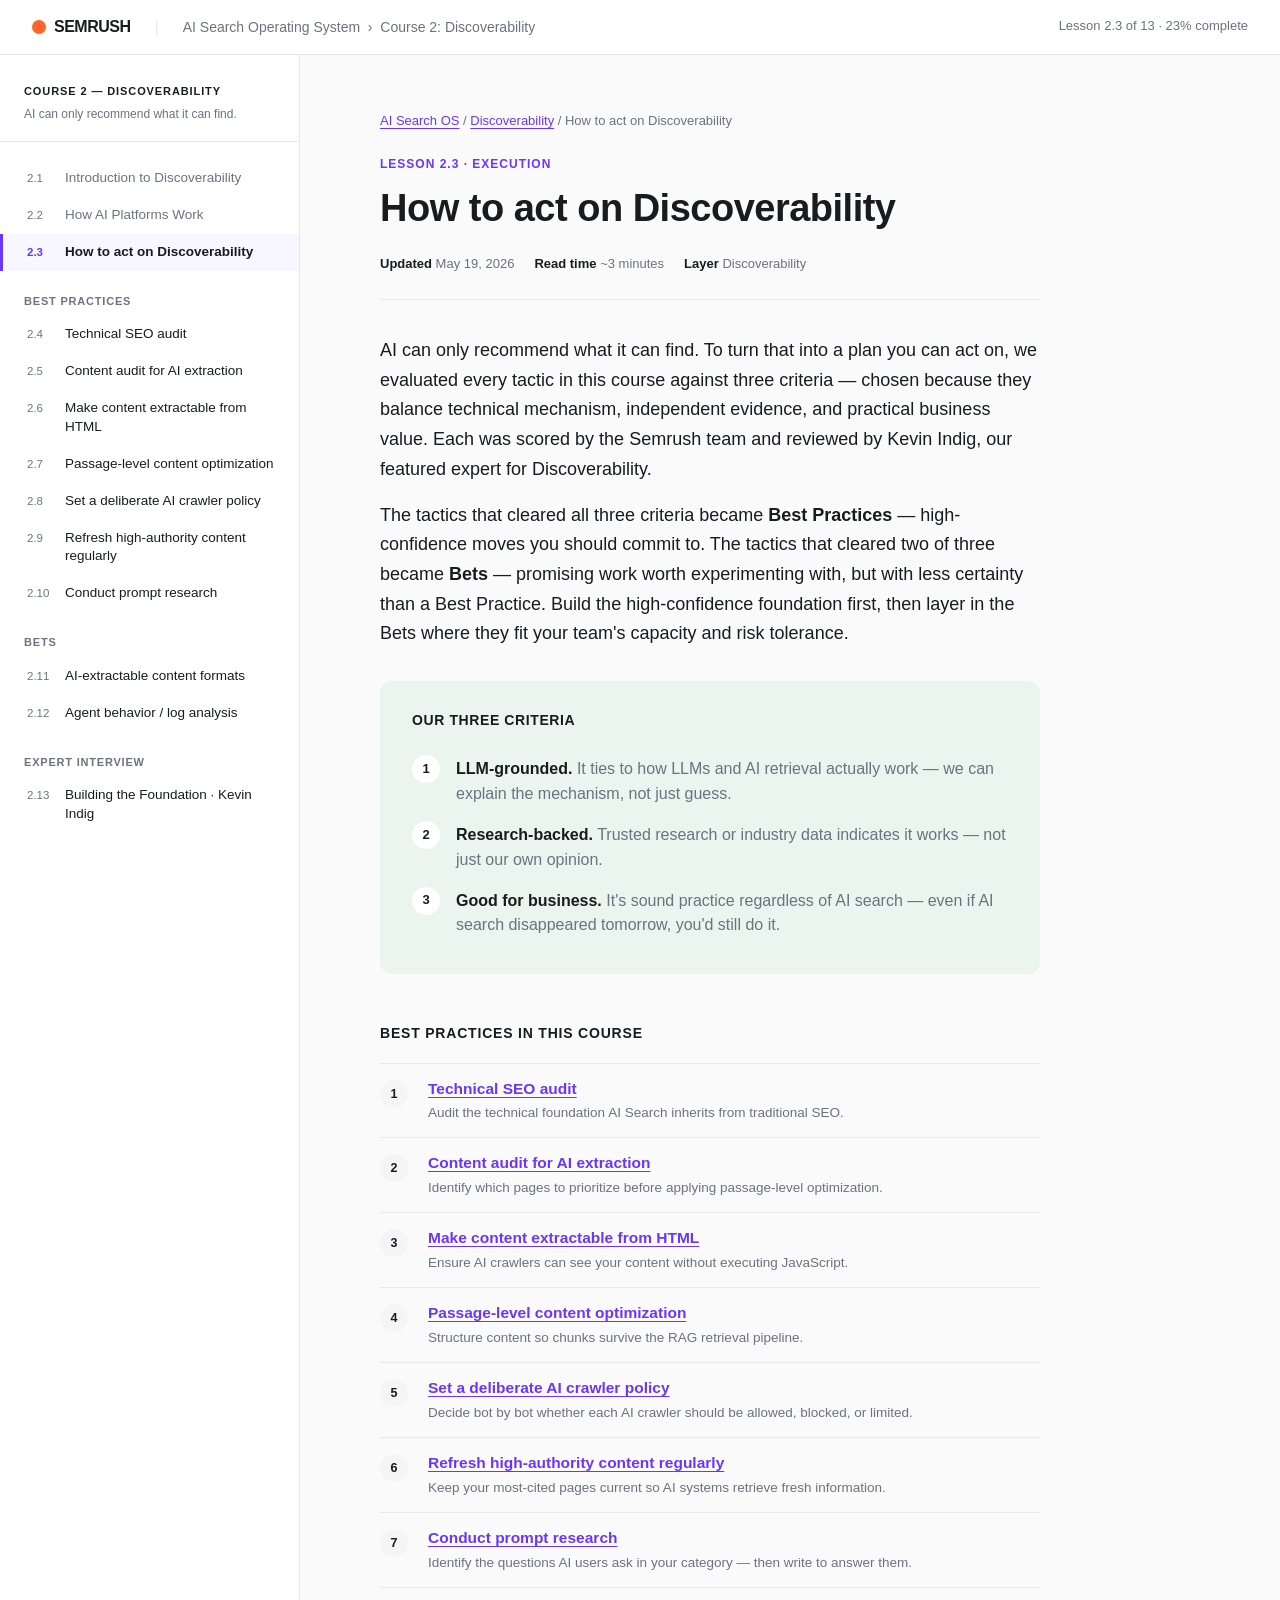
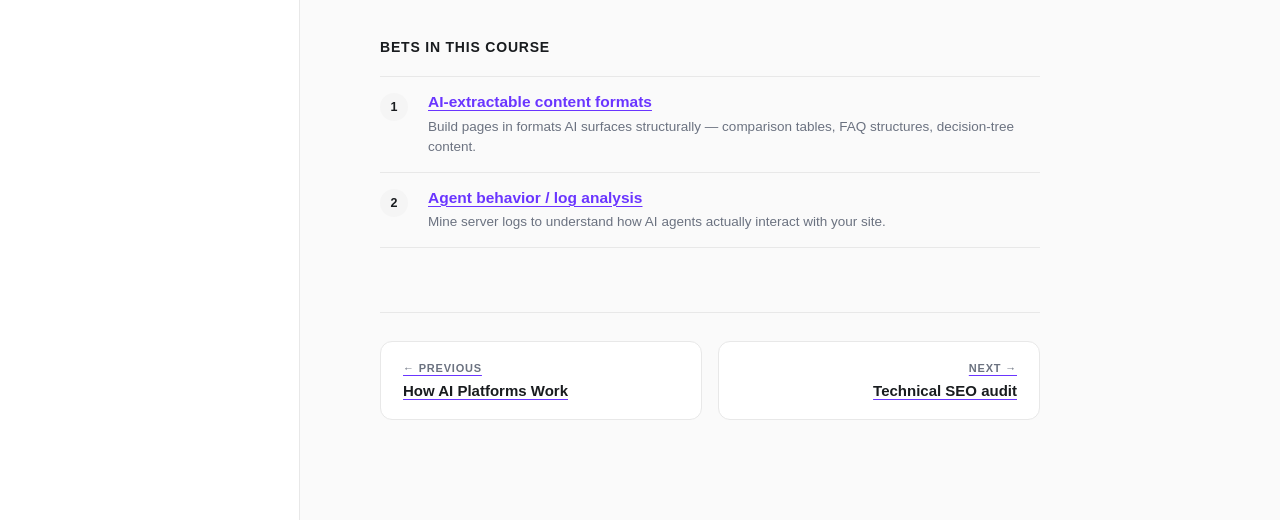
==== 01-intro.html @ d489775d "Initial proof-of-concept mockup for AI Search OS Course 2 (Discoverability) Skilljar lesson pages fo" ====
<!DOCTYPE html>
<html lang="en">
<head>
<meta charset="UTF-8">
<title>How to act on Discoverability | AI Search OS</title>
<link rel="stylesheet" href="styles.css">
</head>
<body>

<header class="topbar">
  <div class="topbar-logo">SEMRUSH</div>
  <span class="topbar-divider">|</span>
  <div class="topbar-course">AI Search Operating System &nbsp;›&nbsp; Course 2: Discoverability</div>
  <div class="topbar-spacer"></div>
  <div class="topbar-progress">Lesson 2.3 of 13 · 23% complete</div>
</header>

<div class="layout">

  <aside class="sidebar">
    <div class="sidebar-course-title">Course 2 — Discoverability</div>
    <div class="sidebar-course-sub">AI can only recommend what it can find.</div>

    <div class="sidebar-group">
      <ul class="lesson-list">
        <li class="done"><span class="lesson-num">2.1</span><span class="lesson-title-sb">Introduction to Discoverability</span></li>
        <li class="done"><span class="lesson-num">2.2</span><span class="lesson-title-sb">How AI Platforms Work</span></li>
        <li class="current"><span class="lesson-num">2.3</span><span class="lesson-title-sb">How to act on Discoverability</span></li>
      </ul>
    </div>

    <div class="sidebar-group">
      <div class="sidebar-group-label">Best Practices</div>
      <ul class="lesson-list">
        <li><span class="lesson-num">2.4</span><span class="lesson-title-sb">Technical SEO audit</span></li>
        <li><span class="lesson-num">2.5</span><span class="lesson-title-sb">Content audit for AI extraction</span></li>
        <li><span class="lesson-num">2.6</span><span class="lesson-title-sb">Make content extractable from HTML</span></li>
        <li><span class="lesson-num">2.7</span><span class="lesson-title-sb">Passage-level content optimization</span></li>
        <li><span class="lesson-num">2.8</span><span class="lesson-title-sb">Set a deliberate AI crawler policy</span></li>
        <li><span class="lesson-num">2.9</span><span class="lesson-title-sb">Refresh high-authority content regularly</span></li>
        <li><span class="lesson-num">2.10</span><span class="lesson-title-sb">Conduct prompt research</span></li>
      </ul>
    </div>

    <div class="sidebar-group">
      <div class="sidebar-group-label">Bets</div>
      <ul class="lesson-list">
        <li><span class="lesson-num">2.11</span><span class="lesson-title-sb">AI-extractable content formats</span></li>
        <li><span class="lesson-num">2.12</span><span class="lesson-title-sb">Agent behavior / log analysis</span></li>
      </ul>
    </div>

    <div class="sidebar-group">
      <div class="sidebar-group-label">Expert Interview</div>
      <ul class="lesson-list">
        <li><span class="lesson-num">2.13</span><span class="lesson-title-sb">Building the Foundation · Kevin Indig</span></li>
      </ul>
    </div>
  </aside>

  <main class="main">
    <nav class="breadcrumb"><a href="#">AI Search OS</a> / <a href="#">Discoverability</a> / How to act on Discoverability</nav>
    <div class="lesson-eyebrow">Lesson 2.3 · Execution</div>
    <h1 class="lesson-title">How to act on Discoverability</h1>
    <div class="lesson-meta">
      <span><strong>Updated</strong> May 19, 2026</span>
      <span><strong>Read time</strong> ~3 minutes</span>
      <span><strong>Layer</strong> Discoverability</span>
    </div>

    <section class="lesson-intro">
      <p>AI can only recommend what it can find. To turn that into a plan you can act on, we evaluated every tactic in this course against three criteria — chosen because they balance technical mechanism, independent evidence, and practical business value. Each was scored by the Semrush team and reviewed by Kevin Indig, our featured expert for Discoverability.</p>

      <p>The tactics that cleared all three criteria became <strong>Best Practices</strong> — high-confidence moves you should commit to. The tactics that cleared two of three became <strong>Bets</strong> — promising work worth experimenting with, but with less certainty than a Best Practice. Build the high-confidence foundation first, then layer in the Bets where they fit your team's capacity and risk tolerance.</p>

      <div class="criteria-block">
        <div class="criteria-block-title">Our three criteria</div>
        <ol class="criteria-list">
          <li><strong>LLM-grounded.</strong> <span class="gloss">It ties to how LLMs and AI retrieval actually work — we can explain the mechanism, not just guess.</span></li>
          <li><strong>Research-backed.</strong> <span class="gloss">Trusted research or industry data indicates it works — not just our own opinion.</span></li>
          <li><strong>Good for business.</strong> <span class="gloss">It's sound practice regardless of AI search — even if AI search disappeared tomorrow, you'd still do it.</span></li>
        </ol>
      </div>

      <div class="roadmap-h">Best Practices in this course</div>
      <ol class="roadmap-list">
        <li>
          <a href="02-bp-technical-audit.html">Technical SEO audit</a>
          <div class="roadmap-sub">Audit the technical foundation AI Search inherits from traditional SEO.</div>
        </li>
        <li>
          <a href="#">Content audit for AI extraction</a>
          <div class="roadmap-sub">Identify which pages to prioritize before applying passage-level optimization.</div>
        </li>
        <li>
          <a href="03-bp-extractable.html">Make content extractable from HTML</a>
          <div class="roadmap-sub">Ensure AI crawlers can see your content without executing JavaScript.</div>
        </li>
        <li>
          <a href="05-bp-passage-optimization.html">Passage-level content optimization</a>
          <div class="roadmap-sub">Structure content so chunks survive the RAG retrieval pipeline.</div>
        </li>
        <li>
          <a href="04-bp-crawler-policy.html">Set a deliberate AI crawler policy</a>
          <div class="roadmap-sub">Decide bot by bot whether each AI crawler should be allowed, blocked, or limited.</div>
        </li>
        <li>
          <a href="#">Refresh high-authority content regularly</a>
          <div class="roadmap-sub">Keep your most-cited pages current so AI systems retrieve fresh information.</div>
        </li>
        <li>
          <a href="#">Conduct prompt research</a>
          <div class="roadmap-sub">Identify the questions AI users ask in your category — then write to answer them.</div>
        </li>
      </ol>

      <div class="roadmap-h">Bets in this course</div>
      <ol class="roadmap-list">
        <li>
          <a href="#">AI-extractable content formats</a>
          <div class="roadmap-sub">Build pages in formats AI surfaces structurally — comparison tables, FAQ structures, decision-tree content.</div>
        </li>
        <li>
          <a href="#">Agent behavior / log analysis</a>
          <div class="roadmap-sub">Mine server logs to understand how AI agents actually interact with your site.</div>
        </li>
      </ol>
    </section>

    <nav class="lesson-foot">
      <a href="#" class="foot-link prev">
        <div class="foot-direction">← Previous</div>
        <div class="foot-title">How AI Platforms Work</div>
      </a>
      <a href="02-bp-technical-audit.html" class="foot-link next">
        <div class="foot-direction">Next →</div>
        <div class="foot-title">Technical SEO audit</div>
      </a>
    </nav>
  </main>
</div>

</body>
</html>
---- styles.css ----
:root {
  --purple: #6A35FF;
  --purple-hover: #5529CC;
  --purple-light: #F0EBFF;
  --lavender-bg: #F8F6FF;
  --lavender: #C9A0FF;
  --mint: #D8EDE4;
  --mint-soft: #EAF5EF;
  --teal: #33D4A0;
  --near-black: #191C1F;
  --gray-mid: #6B7280;
  --gray-line: #E8E8E8;
  --gray-soft: #F5F5F5;
}
* { box-sizing: border-box; margin: 0; padding: 0; }
body {
  font-family: 'Inter', -apple-system, BlinkMacSystemFont, sans-serif;
  color: var(--near-black);
  background: #FAFAFA;
  font-size: 16px;
  line-height: 1.6;
}

/* Skilljar topbar */
.topbar {
  background: white;
  border-bottom: 1px solid var(--gray-line);
  padding: 14px 32px;
  display: flex;
  align-items: center;
  gap: 24px;
  position: sticky;
  top: 0;
  z-index: 10;
}
.topbar-logo {
  display: flex;
  align-items: center;
  gap: 8px;
  font-weight: 800;
  letter-spacing: -0.5px;
  color: var(--near-black);
}
.topbar-logo::before {
  content: "";
  width: 14px;
  height: 14px;
  background: #FF642D;
  border-radius: 50%;
  display: inline-block;
}
.topbar-divider { color: var(--gray-line); }
.topbar-course {
  color: var(--gray-mid);
  font-size: 14px;
  font-weight: 500;
}
.topbar-spacer { flex: 1; }
.topbar-progress {
  font-size: 13px;
  color: var(--gray-mid);
}

.layout {
  display: grid;
  grid-template-columns: 300px 1fr;
  min-height: calc(100vh - 51px);
}

/* Sidebar with grouped lessons */
.sidebar {
  background: white;
  border-right: 1px solid var(--gray-line);
  padding: 28px 0 40px;
  overflow-y: auto;
}
.sidebar-course-title {
  font-size: 11px;
  font-weight: 700;
  text-transform: uppercase;
  letter-spacing: 0.9px;
  color: var(--near-black);
  padding: 0 24px 6px;
}
.sidebar-course-sub {
  font-size: 12px;
  color: var(--gray-mid);
  padding: 0 24px 18px;
  border-bottom: 1px solid var(--gray-line);
  margin-bottom: 18px;
  line-height: 1.4;
}
.sidebar-group {
  margin-bottom: 8px;
}
.sidebar-group-label {
  font-size: 11px;
  font-weight: 700;
  text-transform: uppercase;
  letter-spacing: 0.8px;
  color: var(--gray-mid);
  padding: 14px 24px 6px;
}
.lesson-list { list-style: none; }
.lesson-list li {
  padding: 9px 24px;
  font-size: 13.5px;
  color: var(--near-black);
  border-left: 3px solid transparent;
  display: flex;
  align-items: flex-start;
  gap: 8px;
  cursor: pointer;
  line-height: 1.4;
}
.lesson-list li:hover {
  background: var(--gray-soft);
}
.lesson-list li.current {
  background: var(--lavender-bg);
  border-left-color: var(--purple);
  font-weight: 600;
}
.lesson-list li.done {
  color: var(--gray-mid);
}
.lesson-list li.placeholder {
  color: #B5B5BD;
  font-style: italic;
  cursor: default;
}
.lesson-list li.placeholder:hover {
  background: transparent;
}
.lesson-num {
  font-variant-numeric: tabular-nums;
  color: var(--gray-mid);
  font-size: 11.5px;
  font-weight: 500;
  min-width: 30px;
  padding-top: 1px;
}
.lesson-list li.current .lesson-num {
  color: var(--purple);
  font-weight: 600;
}
.lesson-title-sb { flex: 1; }

/* Main content */
.main {
  padding: 56px 80px 100px;
  max-width: 820px;
}
.breadcrumb {
  font-size: 13px;
  color: var(--gray-mid);
  margin-bottom: 24px;
}
.breadcrumb a { color: var(--gray-mid); text-decoration: none; }
.lesson-eyebrow {
  font-size: 12px;
  font-weight: 600;
  text-transform: uppercase;
  letter-spacing: 1px;
  color: var(--purple);
  margin-bottom: 12px;
  display: flex;
  align-items: center;
  gap: 12px;
}
.eyebrow-tag {
  display: inline-flex;
  align-items: center;
  gap: 6px;
  font-size: 11px;
  font-weight: 700;
  letter-spacing: 0.8px;
  color: var(--near-black);
  background: var(--mint-soft);
  padding: 4px 10px;
  border-radius: 100px;
  text-transform: uppercase;
}
.eyebrow-tag::before {
  content: "";
  width: 8px;
  height: 8px;
  background: var(--teal);
  border-radius: 50%;
}

h1.lesson-title {
  font-size: 38px;
  line-height: 1.15;
  font-weight: 700;
  letter-spacing: -0.5px;
  margin-bottom: 24px;
}
.lesson-meta {
  font-size: 13px;
  color: var(--gray-mid);
  margin-bottom: 36px;
  display: flex;
  gap: 20px;
  padding-bottom: 24px;
  border-bottom: 1px solid var(--gray-line);
}
.lesson-meta strong { color: var(--near-black); font-weight: 600; }

/* Lesson intro page */
.lesson-intro p {
  font-size: 18px;
  line-height: 1.65;
  margin-bottom: 20px;
}

/* Criteria callout block */
.criteria-block {
  background: var(--mint-soft);
  border-radius: 12px;
  padding: 28px 32px;
  margin: 32px 0;
}
.criteria-block-title {
  font-size: 14px;
  font-weight: 600;
  text-transform: uppercase;
  letter-spacing: 0.6px;
  color: var(--near-black);
  margin-bottom: 18px;
}
.criteria-list {
  list-style: none;
  counter-reset: criteria;
}
.criteria-list li {
  counter-increment: criteria;
  padding: 8px 0 8px 44px;
  position: relative;
  font-size: 16px;
  line-height: 1.55;
}
.criteria-list li::before {
  content: counter(criteria);
  position: absolute;
  left: 0;
  top: 6px;
  width: 28px;
  height: 28px;
  background: white;
  color: var(--near-black);
  border-radius: 50%;
  display: flex;
  align-items: center;
  justify-content: center;
  font-weight: 700;
  font-size: 13px;
}
.criteria-list li strong { font-weight: 600; }
.criteria-list li .gloss { color: var(--gray-mid); }

/* What's in this lesson roadmap */
.roadmap-h {
  font-size: 14px;
  font-weight: 700;
  text-transform: uppercase;
  letter-spacing: 0.8px;
  color: var(--near-black);
  margin: 48px 0 18px;
}
.roadmap-list {
  list-style: none;
  counter-reset: roadmap;
}
.roadmap-list li {
  counter-increment: roadmap;
  border-bottom: 1px solid var(--gray-line);
  padding: 14px 0 14px 48px;
  position: relative;
}
.roadmap-list li:first-child {
  border-top: 1px solid var(--gray-line);
}
.roadmap-list li::before {
  content: counter(roadmap);
  position: absolute;
  left: 0;
  top: 16px;
  width: 28px;
  height: 28px;
  background: var(--gray-soft);
  color: var(--near-black);
  border-radius: 50%;
  display: flex;
  align-items: center;
  justify-content: center;
  font-weight: 600;
  font-size: 12.5px;
  font-variant-numeric: tabular-nums;
}
.roadmap-list a {
  text-decoration: none;
  color: var(--near-black);
  font-weight: 600;
  font-size: 15.5px;
  display: block;
  line-height: 1.4;
}
.roadmap-list a:hover { color: var(--purple); }
.roadmap-list .roadmap-sub {
  font-size: 13.5px;
  color: var(--gray-mid);
  margin-top: 4px;
  line-height: 1.5;
}
.roadmap-list li.tbd::before {
  background: white;
  border: 1.5px dashed var(--gray-line);
  color: #B5B5BD;
}
.roadmap-list li.tbd a {
  color: #B5B5BD;
  font-style: italic;
  font-weight: 500;
}

/* BP page content */
.tactic-desc {
  font-size: 17px;
  line-height: 1.65;
  color: var(--near-black);
  margin-bottom: 36px;
}
h3.section-h {
  font-size: 18px;
  font-weight: 600;
  margin: 36px 0 14px;
  color: var(--near-black);
}
.main p {
  margin-bottom: 16px;
}
.main p:last-child { margin-bottom: 0; }
.main a {
  color: var(--purple);
  text-decoration: underline;
  text-decoration-thickness: 1px;
  text-underline-offset: 3px;
}
.main a:hover { color: var(--purple-hover); }

/* Inline diagram */
.diagram {
  background: white;
  border: 1px solid var(--gray-line);
  border-radius: 12px;
  padding: 28px 24px 20px;
  margin: 24px 0 32px;
}
.diagram-caption {
  text-align: center;
  font-size: 13px;
  color: var(--gray-mid);
  margin-top: 8px;
}

/* Checklist */
.checklist-lead {
  font-size: 15px;
  color: var(--gray-mid);
  margin-bottom: 14px;
}
.checklist {
  list-style: none;
  padding: 0;
}
.checklist li {
  padding: 14px 16px 14px 48px;
  border: 1px solid var(--gray-line);
  border-radius: 10px;
  margin-bottom: 10px;
  position: relative;
  font-size: 15px;
  line-height: 1.5;
  background: white;
  transition: border-color 0.15s ease;
}
.checklist li:hover { border-color: var(--purple); }
.checklist li::before {
  content: "";
  position: absolute;
  left: 16px;
  top: 16px;
  width: 18px;
  height: 18px;
  border: 1.5px solid #B5B5BD;
  border-radius: 4px;
  background: white;
}

/* Watch out for */
.watch {
  background: var(--lavender-bg);
  border-left: 3px solid var(--lavender);
  padding: 20px 24px;
  border-radius: 4px;
  margin-top: 16px;
}
.watch ul { list-style: none; }
.watch li {
  padding: 8px 0 8px 28px;
  position: relative;
  font-size: 15px;
  line-height: 1.55;
}
.watch li:not(:last-child) {
  border-bottom: 1px solid #E8E0F8;
  margin-bottom: 4px;
}
.watch li::before {
  content: "";
  position: absolute;
  left: 0;
  top: 14px;
  width: 14px;
  height: 14px;
  border: 1.5px solid var(--purple);
  border-radius: 50%;
}
.watch li::after {
  content: "";
  position: absolute;
  left: 6px;
  top: 20px;
  width: 2px;
  height: 2px;
  background: var(--purple);
  border-radius: 50%;
}

/* Side-by-side comparison for BP2 (no JS vs with JS) */
.compare {
  display: grid;
  grid-template-columns: 1fr 1fr;
  gap: 16px;
  margin: 20px 0 32px;
  max-width: 100%;
}
.compare-card {
  border: 1px solid var(--gray-line);
  border-radius: 12px;
  padding: 20px 20px 18px;
  background: white;
  min-width: 0;
  overflow: hidden;
}
.compare-card.fail {
  border-color: #EFD9D9;
  background: #FFF8F8;
}
.compare-card.pass {
  border-color: #D9EFE5;
  background: #F8FFFB;
}
.compare-label {
  font-size: 11px;
  font-weight: 700;
  text-transform: uppercase;
  letter-spacing: 0.8px;
  margin-bottom: 8px;
}
.compare-card.fail .compare-label { color: #B53A3A; }
.compare-card.pass .compare-label { color: #1F7A55; }
.compare-title {
  font-size: 15px;
  font-weight: 600;
  margin-bottom: 8px;
  line-height: 1.4;
}
.compare-card pre {
  background: #1A1A1F;
  color: #C9A0FF;
  padding: 12px 14px;
  border-radius: 6px;
  font-family: 'SF Mono', Monaco, Consolas, monospace;
  font-size: 11px;
  line-height: 1.5;
  overflow-x: auto;
  margin-top: 8px;
  max-width: 100%;
  white-space: pre;
}

/* Audit scope — two-column visual for Technical SEO Audit lesson */
.audit-scope {
  display: grid;
  grid-template-columns: 1fr 1fr;
  gap: 16px;
  margin: 24px 0 32px;
  max-width: 100%;
}
.audit-col {
  border: 1px solid var(--gray-line);
  border-radius: 12px;
  padding: 22px 22px 18px;
  background: white;
  min-width: 0;
}
.audit-col.inherit {
  background: var(--mint-soft);
  border-color: #D5E8DC;
}
.audit-col.new {
  background: var(--lavender-bg);
  border-color: #E0D6F7;
}
.audit-col-label {
  font-size: 11px;
  font-weight: 700;
  text-transform: uppercase;
  letter-spacing: 0.8px;
  color: var(--gray-mid);
  margin-bottom: 14px;
}
.audit-col ul {
  list-style: none;
  padding: 0;
}
.audit-col li {
  padding: 6px 0 6px 16px;
  position: relative;
  font-size: 14px;
  line-height: 1.5;
}
.audit-col li::before {
  content: "";
  position: absolute;
  left: 0;
  top: 13px;
  width: 6px;
  height: 6px;
  background: var(--near-black);
  border-radius: 50%;
}
.audit-col.new li::before { background: var(--purple); }
.audit-col .lesson-ref {
  color: var(--gray-mid);
  font-size: 11.5px;
  font-weight: 500;
  font-style: italic;
  margin-left: 6px;
  white-space: nowrap;
}
.compare-card pre .tag { color: #4DD4C4; }
.compare-card pre .comment { color: #6B7280; }

/* Footer / page nav */
.lesson-foot {
  margin-top: 64px;
  padding-top: 28px;
  border-top: 1px solid var(--gray-line);
  display: grid;
  grid-template-columns: 1fr 1fr;
  gap: 16px;
}
.foot-link {
  text-decoration: none;
  color: var(--near-black);
  padding: 18px 22px;
  border: 1px solid var(--gray-line);
  border-radius: 12px;
  background: white;
  display: block;
  transition: border-color 0.15s ease, box-shadow 0.15s ease;
}
.foot-link:hover {
  border-color: var(--purple);
  box-shadow: 0 4px 16px rgba(106,53,255,0.06);
}
.foot-link.prev {
  text-align: left;
}
.foot-link.next {
  text-align: right;
}
.foot-link.disabled {
  opacity: 0.4;
  cursor: default;
  pointer-events: none;
}
.foot-direction {
  font-size: 11px;
  font-weight: 700;
  text-transform: uppercase;
  letter-spacing: 0.8px;
  color: var(--gray-mid);
  margin-bottom: 4px;
}
.foot-title {
  font-size: 15px;
  font-weight: 600;
  color: var(--near-black);
  line-height: 1.35;
}
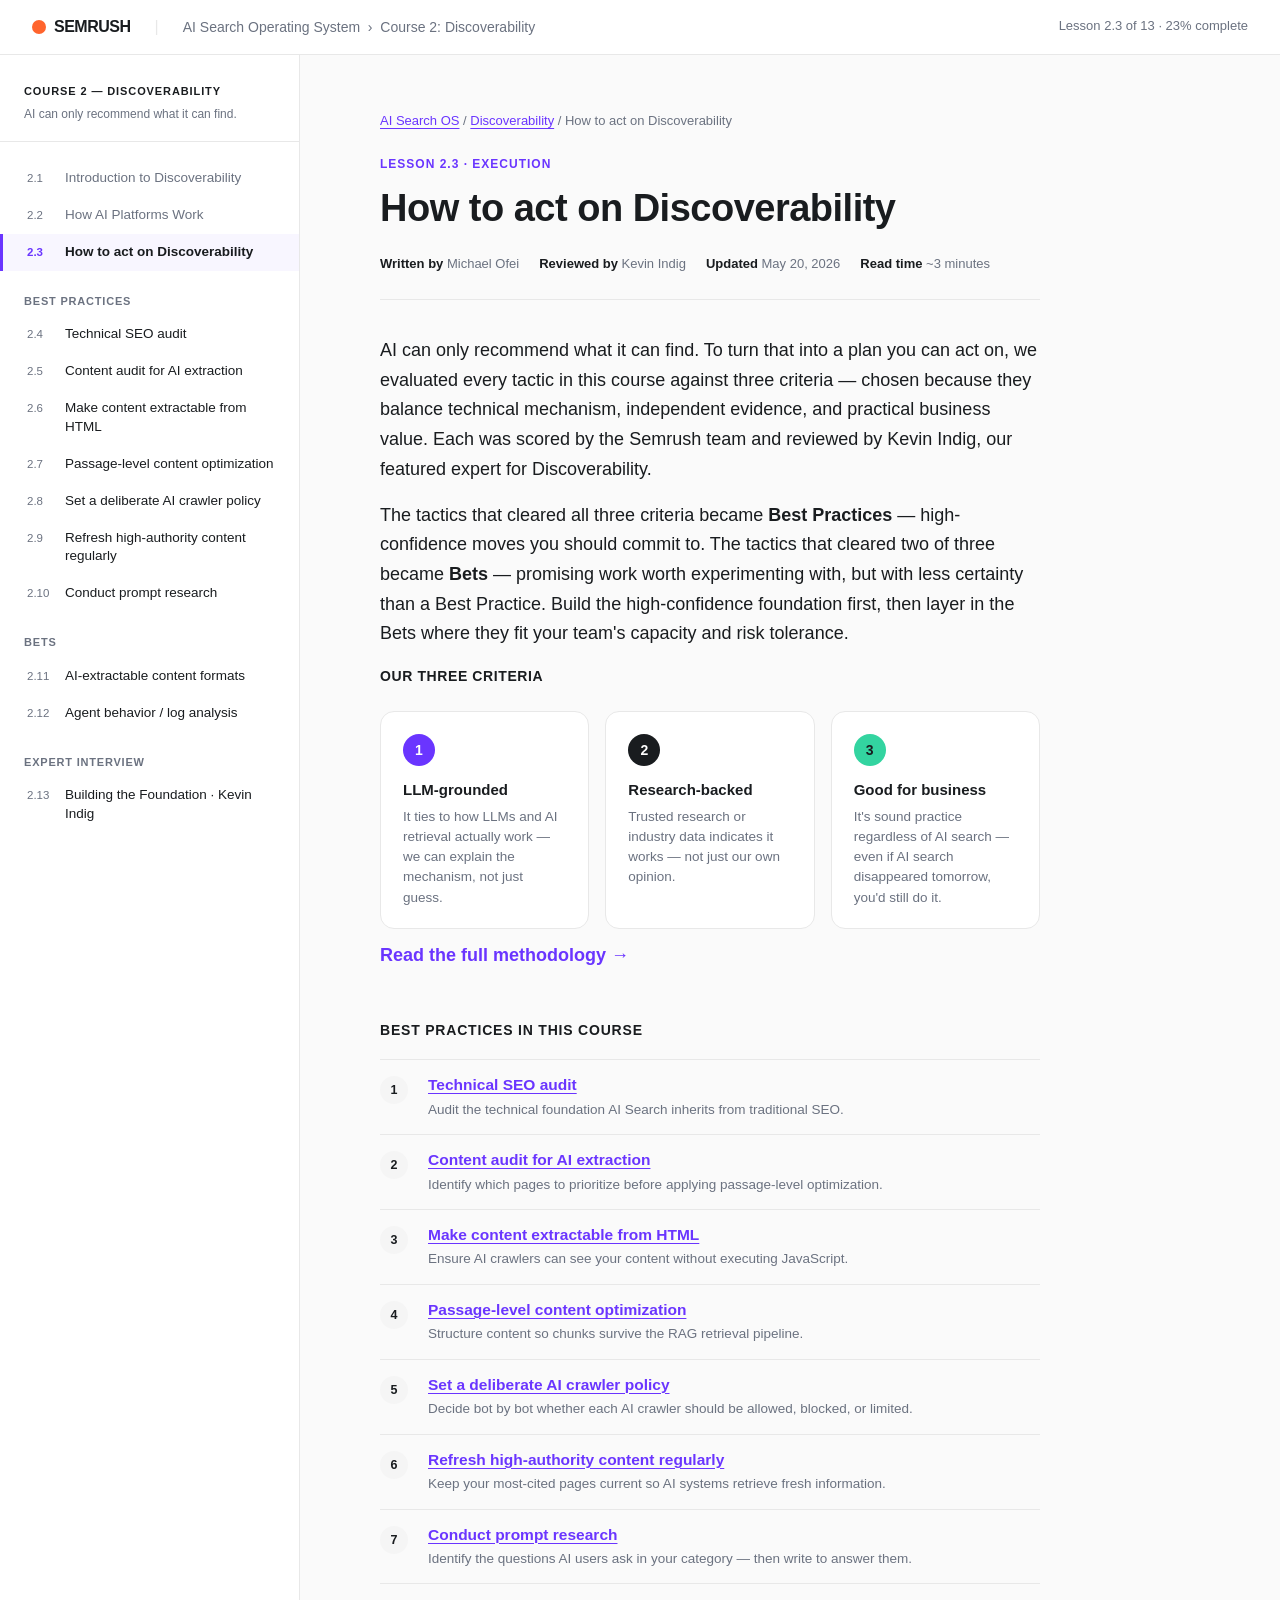
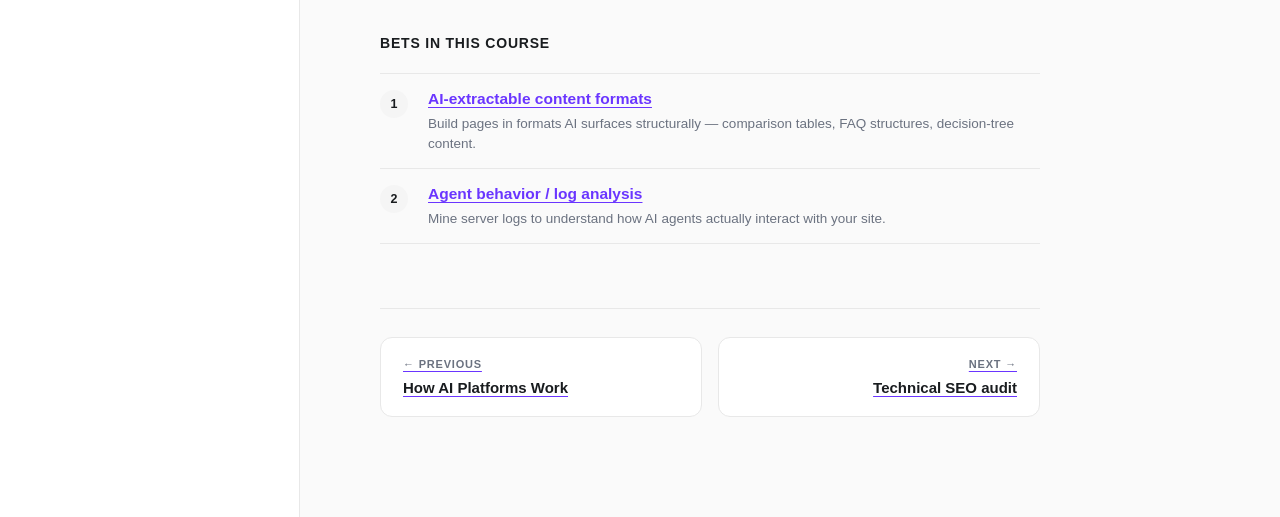
==== commit 5d81e381: "Add lesson bylines, Go deeper sections, visual criteria, and first Bet lesson Based on Rita's review" ====
--- a/01-intro.html
+++ b/01-intro.html
@@ -25,18 +25,18 @@
       <ul class="lesson-list">
         <li class="done"><span class="lesson-num">2.1</span><span class="lesson-title-sb">Introduction to Discoverability</span></li>
         <li class="done"><span class="lesson-num">2.2</span><span class="lesson-title-sb">How AI Platforms Work</span></li>
-        <li class="current"><span class="lesson-num">2.3</span><span class="lesson-title-sb">How to act on Discoverability</span></li>
+        <li class="current lesson-clickable"><a href="01-intro.html"><span class="lesson-num">2.3</span><span class="lesson-title-sb">How to act on Discoverability</span></a></li>
       </ul>
     </div>
 
     <div class="sidebar-group">
       <div class="sidebar-group-label">Best Practices</div>
       <ul class="lesson-list">
-        <li><span class="lesson-num">2.4</span><span class="lesson-title-sb">Technical SEO audit</span></li>
+        <li class="lesson-clickable"><a href="02-bp-technical-audit.html"><span class="lesson-num">2.4</span><span class="lesson-title-sb">Technical SEO audit</span></a></li>
         <li><span class="lesson-num">2.5</span><span class="lesson-title-sb">Content audit for AI extraction</span></li>
-        <li><span class="lesson-num">2.6</span><span class="lesson-title-sb">Make content extractable from HTML</span></li>
-        <li><span class="lesson-num">2.7</span><span class="lesson-title-sb">Passage-level content optimization</span></li>
-        <li><span class="lesson-num">2.8</span><span class="lesson-title-sb">Set a deliberate AI crawler policy</span></li>
+        <li class="lesson-clickable"><a href="03-bp-extractable.html"><span class="lesson-num">2.6</span><span class="lesson-title-sb">Make content extractable from HTML</span></a></li>
+        <li class="lesson-clickable"><a href="05-bp-passage-optimization.html"><span class="lesson-num">2.7</span><span class="lesson-title-sb">Passage-level content optimization</span></a></li>
+        <li class="lesson-clickable"><a href="04-bp-crawler-policy.html"><span class="lesson-num">2.8</span><span class="lesson-title-sb">Set a deliberate AI crawler policy</span></a></li>
         <li><span class="lesson-num">2.9</span><span class="lesson-title-sb">Refresh high-authority content regularly</span></li>
         <li><span class="lesson-num">2.10</span><span class="lesson-title-sb">Conduct prompt research</span></li>
       </ul>
@@ -45,7 +45,7 @@
     <div class="sidebar-group">
       <div class="sidebar-group-label">Bets</div>
       <ul class="lesson-list">
-        <li><span class="lesson-num">2.11</span><span class="lesson-title-sb">AI-extractable content formats</span></li>
+        <li class="lesson-clickable"><a href="06-bet-content-formats.html"><span class="lesson-num">2.11</span><span class="lesson-title-sb">AI-extractable content formats</span></a></li>
         <li><span class="lesson-num">2.12</span><span class="lesson-title-sb">Agent behavior / log analysis</span></li>
       </ul>
     </div>
@@ -63,9 +63,10 @@
     <div class="lesson-eyebrow">Lesson 2.3 · Execution</div>
     <h1 class="lesson-title">How to act on Discoverability</h1>
     <div class="lesson-meta">
-      <span><strong>Updated</strong> May 19, 2026</span>
+      <span><strong>Written by</strong> Michael Ofei</span>
+      <span class="reviewer"><strong>Reviewed by</strong> Kevin Indig</span>
+      <span><strong>Updated</strong> May 20, 2026</span>
       <span><strong>Read time</strong> ~3 minutes</span>
-      <span><strong>Layer</strong> Discoverability</span>
     </div>
 
     <section class="lesson-intro">
@@ -73,14 +74,25 @@
 
       <p>The tactics that cleared all three criteria became <strong>Best Practices</strong> — high-confidence moves you should commit to. The tactics that cleared two of three became <strong>Bets</strong> — promising work worth experimenting with, but with less certainty than a Best Practice. Build the high-confidence foundation first, then layer in the Bets where they fit your team's capacity and risk tolerance.</p>
 
-      <div class="criteria-block">
-        <div class="criteria-block-title">Our three criteria</div>
-        <ol class="criteria-list">
-          <li><strong>LLM-grounded.</strong> <span class="gloss">It ties to how LLMs and AI retrieval actually work — we can explain the mechanism, not just guess.</span></li>
-          <li><strong>Research-backed.</strong> <span class="gloss">Trusted research or industry data indicates it works — not just our own opinion.</span></li>
-          <li><strong>Good for business.</strong> <span class="gloss">It's sound practice regardless of AI search — even if AI search disappeared tomorrow, you'd still do it.</span></li>
-        </ol>
+      <div class="criteria-block-title">Our three criteria</div>
+      <div class="criteria-grid">
+        <div class="crit-card c1">
+          <div class="crit-num">1</div>
+          <div class="crit-title">LLM-grounded</div>
+          <div class="crit-desc">It ties to how LLMs and AI retrieval actually work — we can explain the mechanism, not just guess.</div>
+        </div>
+        <div class="crit-card c2">
+          <div class="crit-num">2</div>
+          <div class="crit-title">Research-backed</div>
+          <div class="crit-desc">Trusted research or industry data indicates it works — not just our own opinion.</div>
+        </div>
+        <div class="crit-card c3">
+          <div class="crit-num">3</div>
+          <div class="crit-title">Good for business</div>
+          <div class="crit-desc">It's sound practice regardless of AI search — even if AI search disappeared tomorrow, you'd still do it.</div>
+        </div>
       </div>
+      <p class="methodology-link"><a href="#">Read the full methodology &rarr;</a></p>
 
       <div class="roadmap-h">Best Practices in this course</div>
       <ol class="roadmap-list">
@@ -117,7 +129,7 @@
       <div class="roadmap-h">Bets in this course</div>
       <ol class="roadmap-list">
         <li>
-          <a href="#">AI-extractable content formats</a>
+          <a href="06-bet-content-formats.html">AI-extractable content formats</a>
           <div class="roadmap-sub">Build pages in formats AI surfaces structurally — comparison tables, FAQ structures, decision-tree content.</div>
         </li>
         <li>
--- a/styles.css
+++ b/styles.css
@@ -110,27 +110,29 @@
   display: flex;
   align-items: flex-start;
   gap: 8px;
+  line-height: 1.4;
+}
+.lesson-list li.lesson-clickable {
   cursor: pointer;
-  line-height: 1.4;
-}
-.lesson-list li:hover {
+}
+.lesson-list li.lesson-clickable:hover {
   background: var(--gray-soft);
+}
+.lesson-list li > a {
+  display: contents;
+  color: inherit;
+  text-decoration: none;
 }
 .lesson-list li.current {
   background: var(--lavender-bg);
   border-left-color: var(--purple);
   font-weight: 600;
 }
+.lesson-list li.current.lesson-clickable:hover {
+  background: var(--lavender-bg);
+}
 .lesson-list li.done {
   color: var(--gray-mid);
-}
-.lesson-list li.placeholder {
-  color: #B5B5BD;
-  font-style: italic;
-  cursor: default;
-}
-.lesson-list li.placeholder:hover {
-  background: transparent;
 }
 .lesson-num {
   font-variant-numeric: tabular-nums;
@@ -201,7 +203,8 @@
   color: var(--gray-mid);
   margin-bottom: 36px;
   display: flex;
-  gap: 20px;
+  flex-wrap: wrap;
+  gap: 8px 20px;
   padding-bottom: 24px;
   border-bottom: 1px solid var(--gray-line);
 }
@@ -602,3 +605,115 @@
   color: var(--near-black);
   line-height: 1.35;
 }
+
+/* Reviewer credit in meta strip */
+.lesson-meta .reviewer strong { color: var(--near-black); }
+
+/* Criteria 3-card grid (visual treatment for the intro lesson) */
+.criteria-grid {
+  display: grid;
+  grid-template-columns: repeat(3, 1fr);
+  gap: 16px;
+  margin: 24px 0 12px;
+}
+.crit-card {
+  background: white;
+  border: 1px solid var(--gray-line);
+  border-radius: 14px;
+  padding: 22px 22px 20px;
+  min-width: 0;
+}
+.crit-num {
+  width: 32px;
+  height: 32px;
+  border-radius: 50%;
+  display: flex;
+  align-items: center;
+  justify-content: center;
+  font-weight: 700;
+  font-size: 14px;
+  color: white;
+  margin-bottom: 14px;
+}
+.crit-card.c1 .crit-num { background: var(--purple); }
+.crit-card.c2 .crit-num { background: var(--near-black); }
+.crit-card.c3 .crit-num { background: var(--teal); color: var(--near-black); }
+.crit-title {
+  font-size: 15px;
+  font-weight: 600;
+  margin-bottom: 6px;
+  line-height: 1.35;
+}
+.crit-desc {
+  font-size: 13.5px;
+  color: var(--gray-mid);
+  line-height: 1.5;
+}
+.methodology-link {
+  font-size: 14px;
+  margin: 0 0 8px;
+}
+.methodology-link a {
+  color: var(--purple);
+  text-decoration: none;
+  font-weight: 600;
+}
+.methodology-link a:hover { text-decoration: underline; }
+
+/* Bet eyebrow tag variant */
+.eyebrow-tag.bet {
+  background: var(--lavender-bg);
+  color: var(--purple);
+}
+.eyebrow-tag.bet::before {
+  background: var(--lavender);
+}
+
+/* Go deeper / references section */
+.go-deeper {
+  margin-top: 36px;
+  padding: 24px 28px;
+  background: var(--mint-soft);
+  border-radius: 12px;
+}
+.go-deeper-label {
+  font-size: 12px;
+  font-weight: 700;
+  text-transform: uppercase;
+  letter-spacing: 0.8px;
+  color: var(--gray-mid);
+  margin-bottom: 14px;
+}
+.go-deeper ul {
+  list-style: none;
+  padding: 0;
+}
+.go-deeper li {
+  padding: 9px 0 9px 22px;
+  position: relative;
+  font-size: 14.5px;
+  line-height: 1.5;
+  border-bottom: 1px solid #D5E8DC;
+}
+.go-deeper li:last-child { border-bottom: 0; padding-bottom: 0; }
+.go-deeper li::before {
+  content: "→";
+  position: absolute;
+  left: 0;
+  top: 9px;
+  color: var(--purple);
+  font-weight: 700;
+}
+.go-deeper a {
+  color: var(--near-black);
+  text-decoration: none;
+  font-weight: 600;
+}
+.go-deeper a:hover { color: var(--purple); text-decoration: underline; }
+.go-deeper .source-note {
+  display: block;
+  color: var(--gray-mid);
+  font-weight: 400;
+  font-size: 13px;
+  margin-top: 2px;
+}
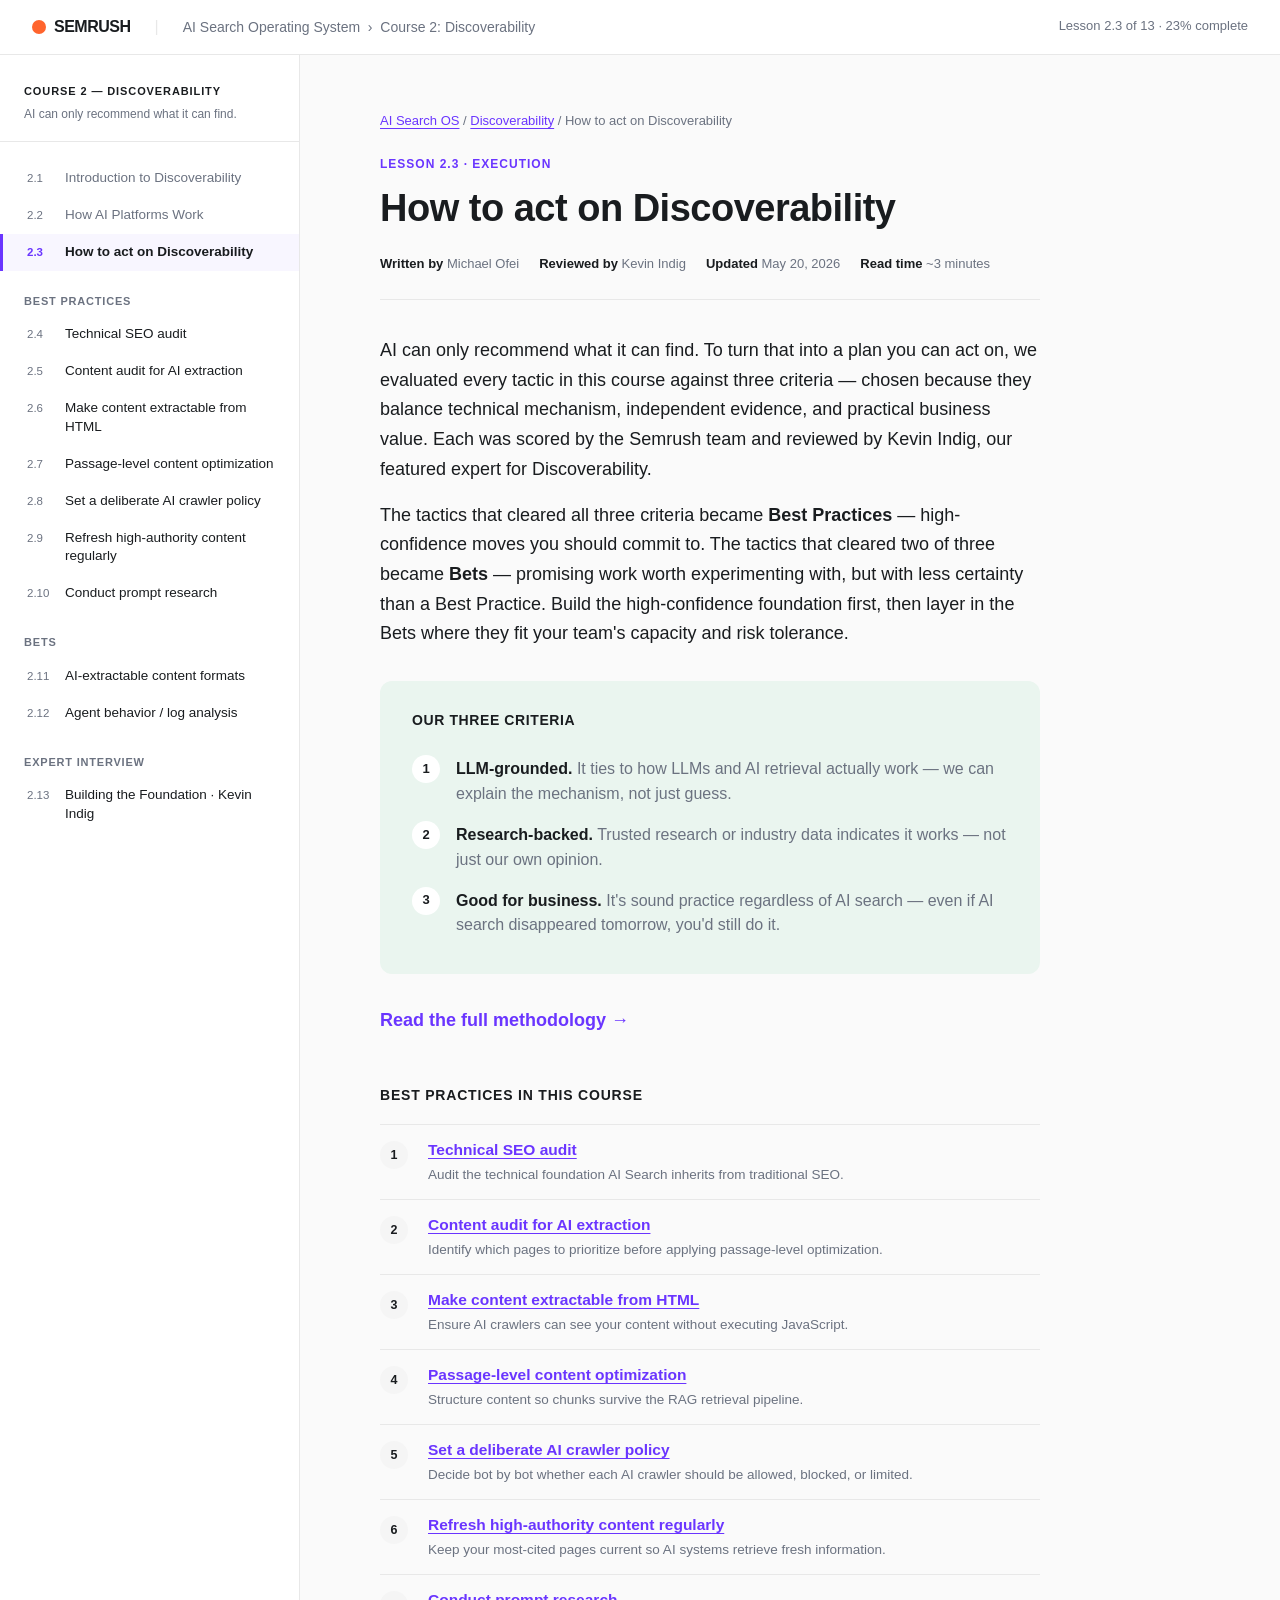
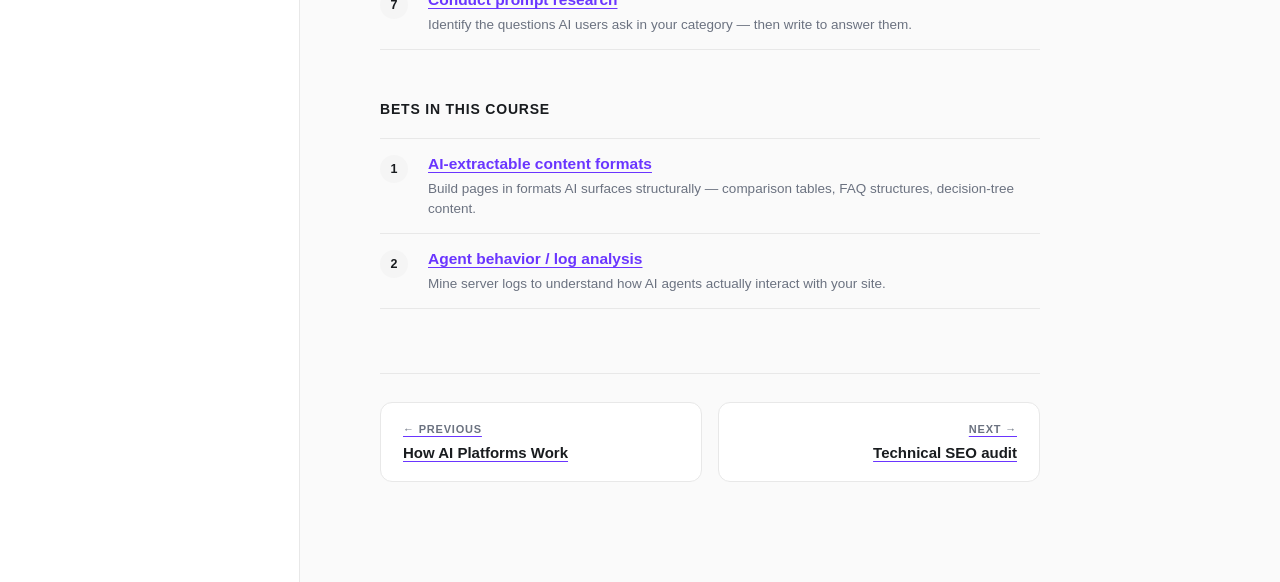
==== commit baee0156: "Roll out footnote/references model across all lessons - Converted 2.4, 2.7, 2.8, 2.11 from Go deeper" ====
--- a/01-intro.html
+++ b/01-intro.html
@@ -74,23 +74,13 @@
 
       <p>The tactics that cleared all three criteria became <strong>Best Practices</strong> — high-confidence moves you should commit to. The tactics that cleared two of three became <strong>Bets</strong> — promising work worth experimenting with, but with less certainty than a Best Practice. Build the high-confidence foundation first, then layer in the Bets where they fit your team's capacity and risk tolerance.</p>
 
-      <div class="criteria-block-title">Our three criteria</div>
-      <div class="criteria-grid">
-        <div class="crit-card c1">
-          <div class="crit-num">1</div>
-          <div class="crit-title">LLM-grounded</div>
-          <div class="crit-desc">It ties to how LLMs and AI retrieval actually work — we can explain the mechanism, not just guess.</div>
-        </div>
-        <div class="crit-card c2">
-          <div class="crit-num">2</div>
-          <div class="crit-title">Research-backed</div>
-          <div class="crit-desc">Trusted research or industry data indicates it works — not just our own opinion.</div>
-        </div>
-        <div class="crit-card c3">
-          <div class="crit-num">3</div>
-          <div class="crit-title">Good for business</div>
-          <div class="crit-desc">It's sound practice regardless of AI search — even if AI search disappeared tomorrow, you'd still do it.</div>
-        </div>
+      <div class="criteria-block">
+        <div class="criteria-block-title">Our three criteria</div>
+        <ol class="criteria-list">
+          <li><strong>LLM-grounded.</strong> <span class="gloss">It ties to how LLMs and AI retrieval actually work — we can explain the mechanism, not just guess.</span></li>
+          <li><strong>Research-backed.</strong> <span class="gloss">Trusted research or industry data indicates it works — not just our own opinion.</span></li>
+          <li><strong>Good for business.</strong> <span class="gloss">It's sound practice regardless of AI search — even if AI search disappeared tomorrow, you'd still do it.</span></li>
+        </ol>
       </div>
       <p class="methodology-link"><a href="#">Read the full methodology &rarr;</a></p>
 
--- a/styles.css
+++ b/styles.css
@@ -669,14 +669,23 @@
   background: var(--lavender);
 }
 
-/* Go deeper / references section */
-.go-deeper {
+/* Inline footnote markers + references list */
+.fn {
+  font-size: 0.7em;
+  vertical-align: super;
+  line-height: 0;
+  font-weight: 700;
+  margin-left: 1px;
+}
+.fn a { text-decoration: none; color: var(--purple); }
+.fn a:hover { text-decoration: underline; }
+
+.references {
   margin-top: 36px;
-  padding: 24px 28px;
-  background: var(--mint-soft);
-  border-radius: 12px;
-}
-.go-deeper-label {
+  padding-top: 24px;
+  border-top: 1px solid var(--gray-line);
+}
+.references-label {
   font-size: 12px;
   font-weight: 700;
   text-transform: uppercase;
@@ -684,36 +693,25 @@
   color: var(--gray-mid);
   margin-bottom: 14px;
 }
-.go-deeper ul {
-  list-style: none;
-  padding: 0;
-}
-.go-deeper li {
-  padding: 9px 0 9px 22px;
-  position: relative;
-  font-size: 14.5px;
-  line-height: 1.5;
-  border-bottom: 1px solid #D5E8DC;
-}
-.go-deeper li:last-child { border-bottom: 0; padding-bottom: 0; }
-.go-deeper li::before {
-  content: "→";
-  position: absolute;
-  left: 0;
-  top: 9px;
+.references ol {
+  margin: 0;
+  padding-left: 22px;
+}
+.references li {
+  font-size: 13.5px;
+  line-height: 1.55;
+  color: var(--near-black);
+  margin-bottom: 10px;
+  padding-left: 4px;
+}
+.references li a {
   color: var(--purple);
-  font-weight: 700;
-}
-.go-deeper a {
-  color: var(--near-black);
   text-decoration: none;
-  font-weight: 600;
-}
-.go-deeper a:hover { color: var(--purple); text-decoration: underline; }
-.go-deeper .source-note {
-  display: block;
-  color: var(--gray-mid);
-  font-weight: 400;
-  font-size: 13px;
-  margin-top: 2px;
-}
+}
+.references li a:hover { text-decoration: underline; }
+.references .backref {
+  margin-left: 6px;
+  color: var(--gray-mid);
+  font-size: 12px;
+  text-decoration: none;
+}
